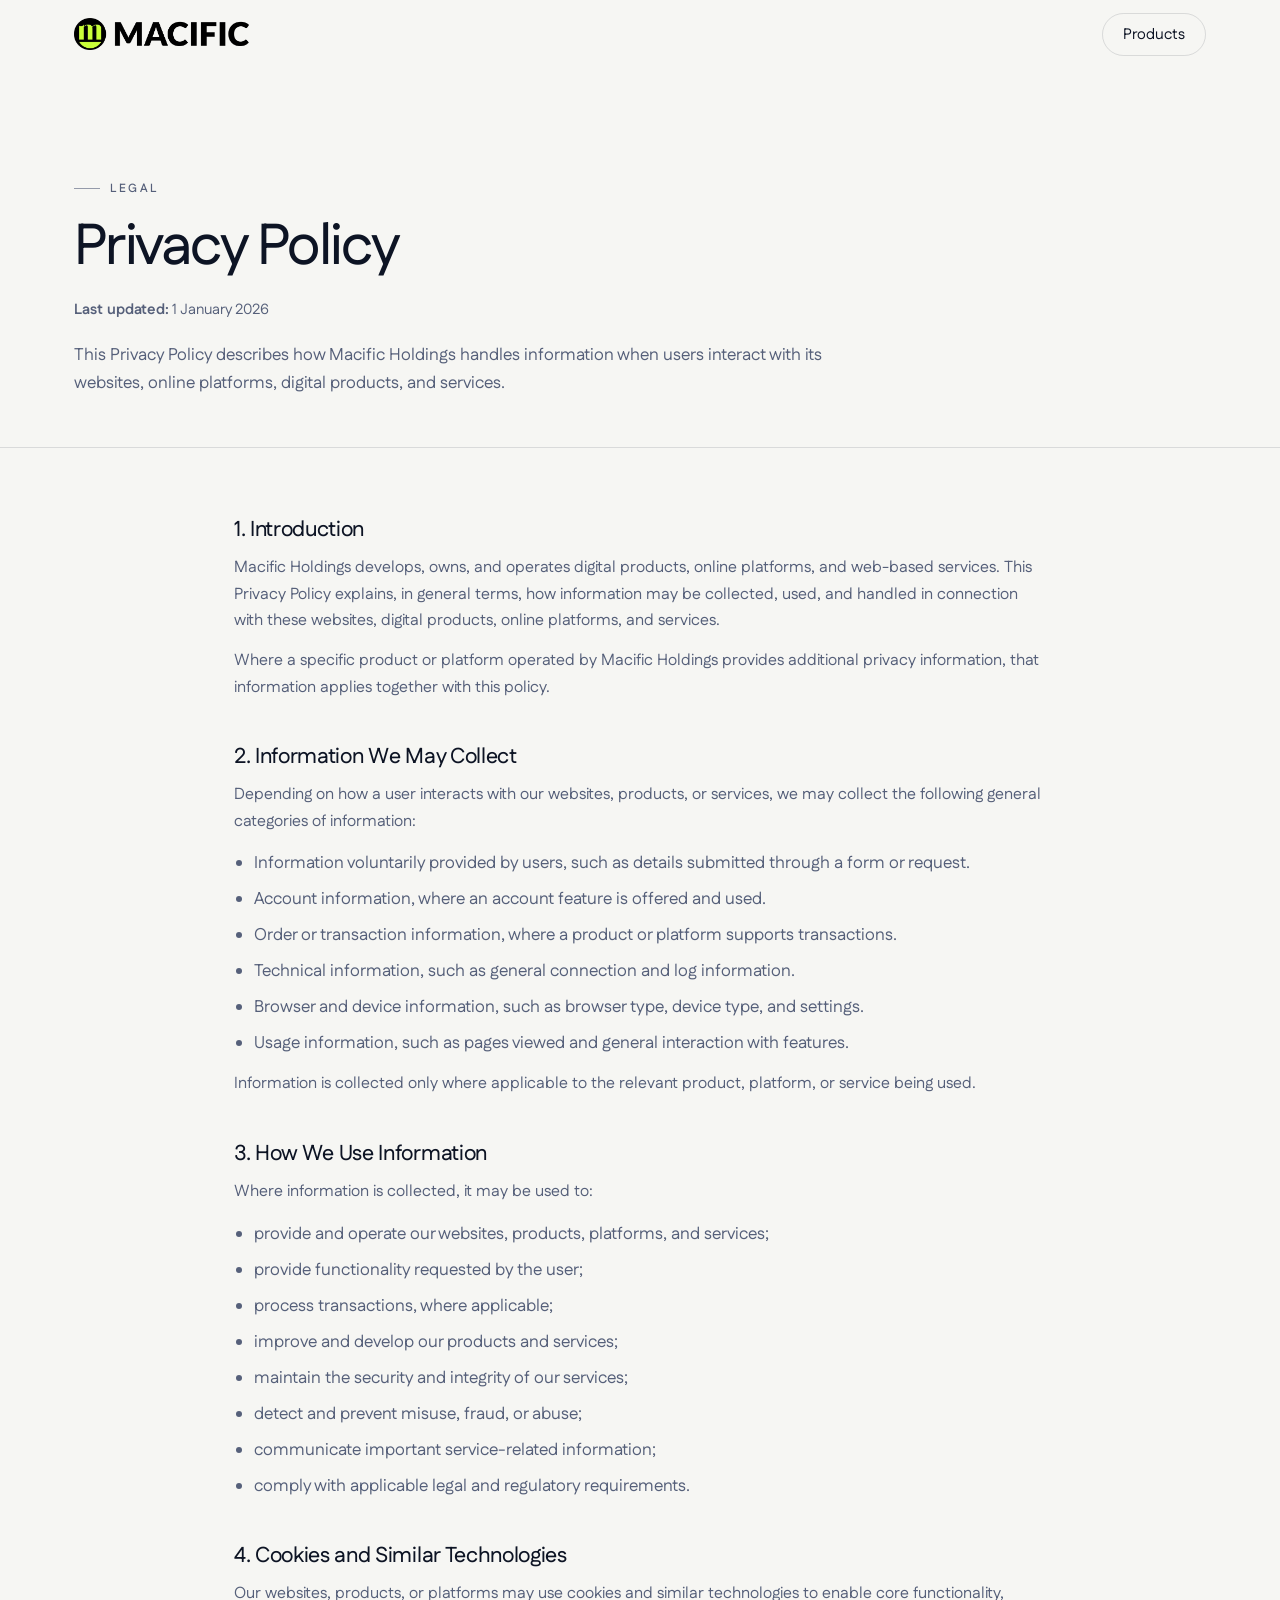
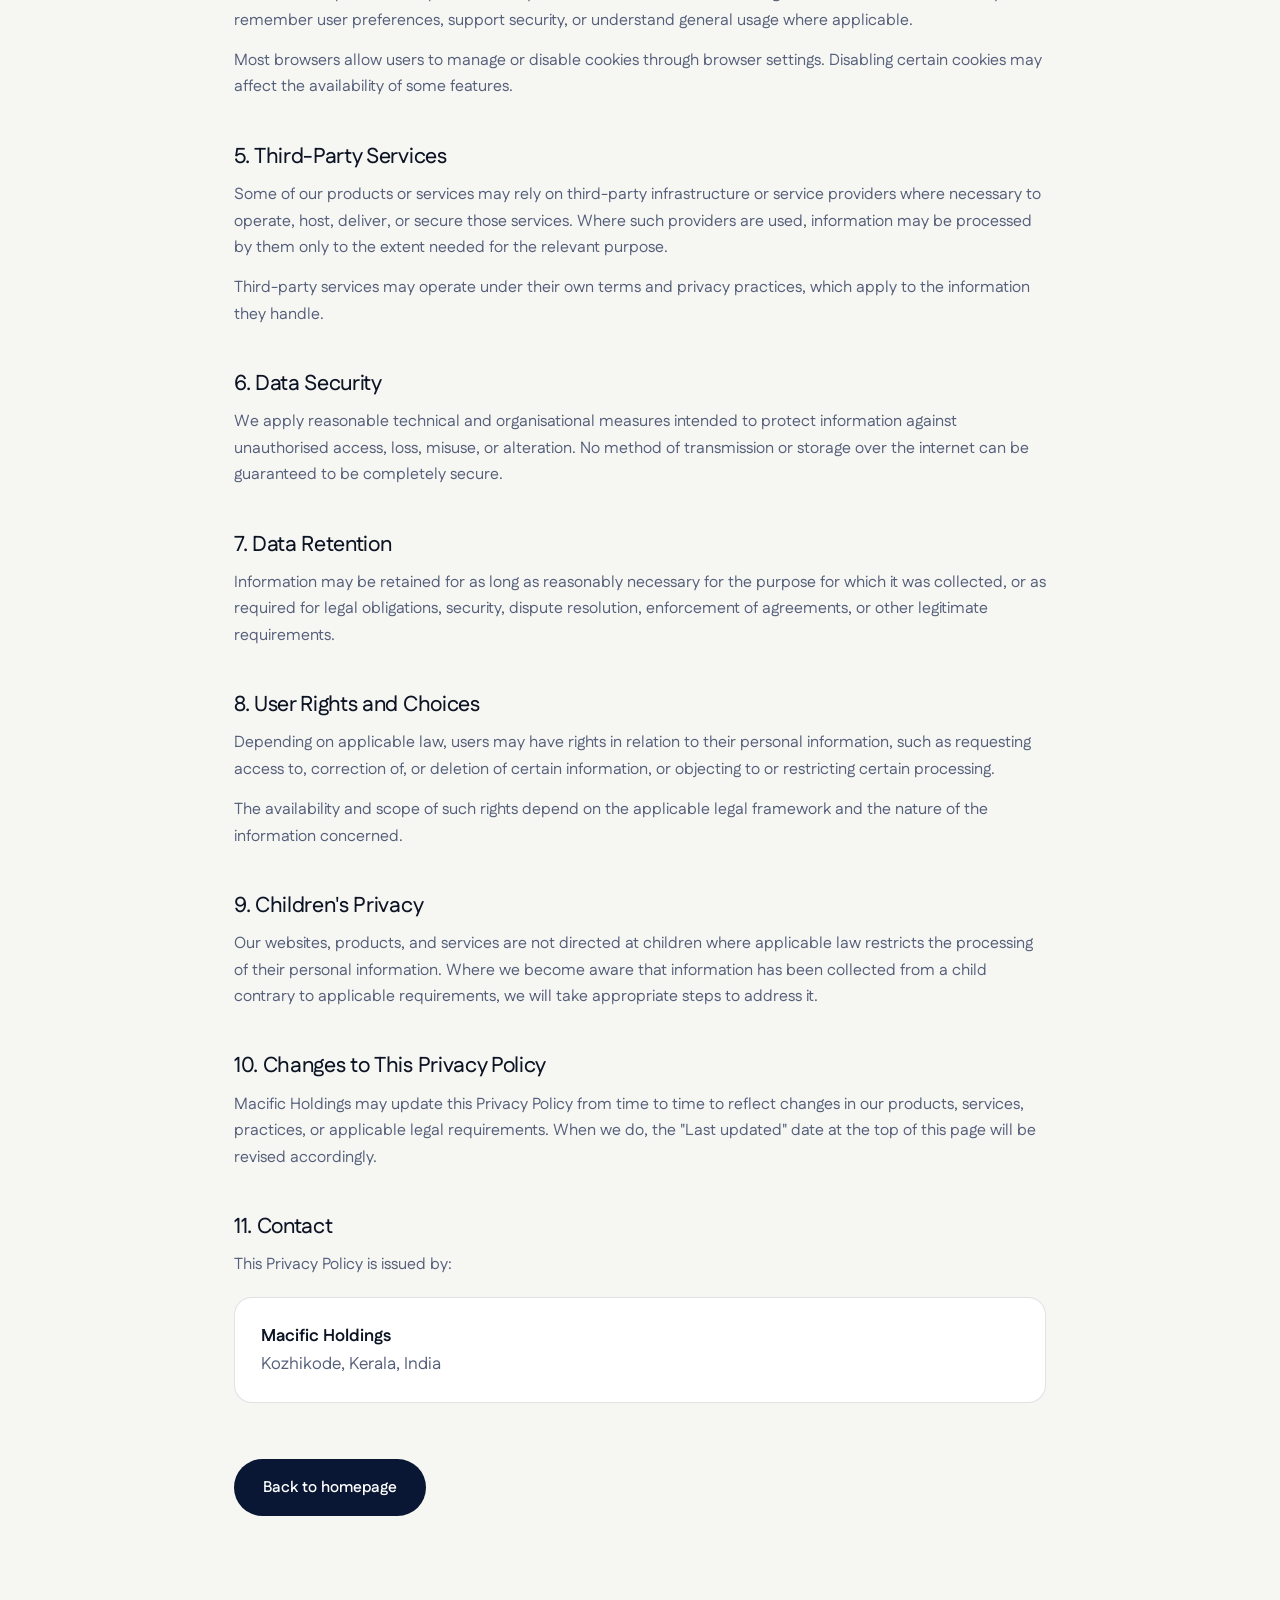
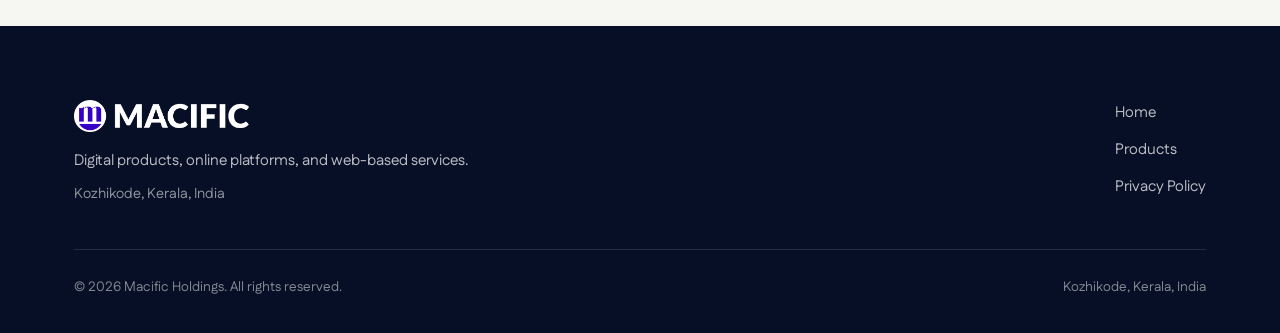
==== privacy-policy.html @ 17d2bccf "initial commit" ====
<!doctype html>
<html lang="en">
  <head>
    <meta charset="utf-8" />
    <meta name="viewport" content="width=device-width, initial-scale=1" />
    <title>Privacy Policy | Macific Holdings</title>
    <meta
      name="description"
      content="Read the Privacy Policy for Macific Holdings and its online products and services, including how information is collected, used, and protected."
    />
    <meta name="robots" content="index, follow" />
    <meta name="googlebot" content="index, follow" />
    <link rel="canonical" href="https://macific.com/privacy-policy.html" />

    <!-- Open Graph -->
    <meta property="og:site_name" content="Macific Holdings" />
    <meta property="og:title" content="Privacy Policy | Macific Holdings" />
    <meta
      property="og:description"
      content="How Macific Holdings handles information when users interact with its websites, online platforms, digital products, and services."
    />
    <meta property="og:type" content="website" />
    <meta property="og:url" content="https://macific.com/privacy-policy.html" />
    <meta property="og:locale" content="en_IN" />
    <meta property="og:image" content="https://macific.com/images/about.jpg" />

    <!-- Twitter -->
    <meta name="twitter:card" content="summary_large_image" />
    <meta name="twitter:title" content="Privacy Policy | Macific Holdings" />
    <meta
      name="twitter:description"
      content="How Macific Holdings handles information across its websites, online platforms, digital products, and services."
    />

    <link rel="icon" type="image/png" href="/favicon-96x96.png" sizes="96x96" />
    <link rel="icon" type="image/svg+xml" href="/favicon.svg" />
    <link rel="shortcut icon" href="/favicon.ico" />
    <link rel="apple-touch-icon" sizes="180x180" href="/apple-touch-icon.png" />
    <meta name="apple-mobile-web-app-title" content="Macific Holdings" />
    <link rel="manifest" href="/site.webmanifest" />
    <link rel="preconnect" href="https://fonts.googleapis.com" />
    <link rel="preconnect" href="https://fonts.gstatic.com" crossorigin />
    <link
      href="https://fonts.googleapis.com/css2?family=Fustat:wght@300;400;500;600;700&display=swap"
      rel="stylesheet"
    />
    <link rel="stylesheet" href="/styles.css" />

    <script type="application/ld+json">
      {
        "@context": "https://schema.org",
        "@type": "WebPage",
        "name": "Privacy Policy | Macific Holdings",
        "url": "https://macific.com/privacy-policy.html",
        "isPartOf": {
          "@id": "https://macific.com/#organization"
        },
        "dateModified": "2026-01-01"
      }
    </script>
  </head>
  <body>
    <header class="site-header site-header--inverse" data-header>
      <div class="wrap">
        <a class="brand brand--logo" href="/index.html">
          <img
            src="/images/macific-logo-white.png"
            alt="Macific Holdings"
            width="218"
            height="40"
          />
        </a>
        <nav aria-label="Primary">
          <a class="nav-link" href="/index.html#products">Products</a>
        </nav>
      </div>
    </header>

    <main>
      <section class="legal-hero">
        <div class="wrap">
          <span class="eyebrow">Legal</span>
          <h1>Privacy Policy</h1>
          <!-- Update the date below whenever this policy changes. -->
          <p class="updated"><strong>Last updated:</strong> 1 January 2026</p>
          <p class="intro">
            This Privacy Policy describes how Macific Holdings handles information when users
            interact with its websites, online platforms, digital products, and services.
          </p>
        </div>
      </section>

      <section class="legal-body">
        <div class="wrap">
          <section>
            <h2>1. Introduction</h2>
            <p>
              Macific Holdings develops, owns, and operates digital products, online platforms, and
              web-based services. This Privacy Policy explains, in general terms, how information may
              be collected, used, and handled in connection with these websites, digital products,
              online platforms, and services.
            </p>
            <p>
              Where a specific product or platform operated by Macific Holdings provides additional
              privacy information, that information applies together with this policy.
            </p>
          </section>

          <section>
            <h2>2. Information We May Collect</h2>
            <p>
              Depending on how a user interacts with our websites, products, or services, we may
              collect the following general categories of information:
            </p>
            <ul>
              <li>Information voluntarily provided by users, such as details submitted through a form or request.</li>
              <li>Account information, where an account feature is offered and used.</li>
              <li>Order or transaction information, where a product or platform supports transactions.</li>
              <li>Technical information, such as general connection and log information.</li>
              <li>Browser and device information, such as browser type, device type, and settings.</li>
              <li>Usage information, such as pages viewed and general interaction with features.</li>
            </ul>
            <p>
              Information is collected only where applicable to the relevant product, platform, or
              service being used.
            </p>
          </section>

          <section>
            <h2>3. How We Use Information</h2>
            <p>Where information is collected, it may be used to:</p>
            <ul>
              <li>provide and operate our websites, products, platforms, and services;</li>
              <li>provide functionality requested by the user;</li>
              <li>process transactions, where applicable;</li>
              <li>improve and develop our products and services;</li>
              <li>maintain the security and integrity of our services;</li>
              <li>detect and prevent misuse, fraud, or abuse;</li>
              <li>communicate important service-related information;</li>
              <li>comply with applicable legal and regulatory requirements.</li>
            </ul>
          </section>

          <section>
            <h2>4. Cookies and Similar Technologies</h2>
            <p>
              Our websites, products, or platforms may use cookies and similar technologies to enable
              core functionality, remember user preferences, support security, or understand general
              usage where applicable.
            </p>
            <p>
              Most browsers allow users to manage or disable cookies through browser settings.
              Disabling certain cookies may affect the availability of some features.
            </p>
          </section>

          <section>
            <h2>5. Third-Party Services</h2>
            <p>
              Some of our products or services may rely on third-party infrastructure or service
              providers where necessary to operate, host, deliver, or secure those services. Where
              such providers are used, information may be processed by them only to the extent needed
              for the relevant purpose.
            </p>
            <p>
              Third-party services may operate under their own terms and privacy practices, which
              apply to the information they handle.
            </p>
          </section>

          <section>
            <h2>6. Data Security</h2>
            <p>
              We apply reasonable technical and organisational measures intended to protect
              information against unauthorised access, loss, misuse, or alteration. No method of
              transmission or storage over the internet can be guaranteed to be completely secure.
            </p>
          </section>

          <section>
            <h2>7. Data Retention</h2>
            <p>
              Information may be retained for as long as reasonably necessary for the purpose for
              which it was collected, or as required for legal obligations, security, dispute
              resolution, enforcement of agreements, or other legitimate requirements.
            </p>
          </section>

          <section>
            <h2>8. User Rights and Choices</h2>
            <p>
              Depending on applicable law, users may have rights in relation to their personal
              information, such as requesting access to, correction of, or deletion of certain
              information, or objecting to or restricting certain processing.
            </p>
            <p>
              The availability and scope of such rights depend on the applicable legal framework and
              the nature of the information concerned.
            </p>
          </section>

          <section>
            <h2>9. Children's Privacy</h2>
            <p>
              Our websites, products, and services are not directed at children where applicable law
              restricts the processing of their personal information. Where we become aware that
              information has been collected from a child contrary to applicable requirements, we
              will take appropriate steps to address it.
            </p>
          </section>

          <section>
            <h2>10. Changes to This Privacy Policy</h2>
            <p>
              Macific Holdings may update this Privacy Policy from time to time to reflect changes in
              our products, services, practices, or applicable legal requirements. When we do, the
              "Last updated" date at the top of this page will be revised accordingly.
            </p>
          </section>

          <section>
            <h2>11. Contact</h2>
            <p>This Privacy Policy is issued by:</p>
            <address class="legal-contact">
              <strong>Macific Holdings</strong>
              <span class="muted">Kozhikode, Kerala, India</span>
            </address>
          </section>

          <div class="back-home">
            <a class="btn btn--dark" href="/index.html">Back to homepage</a>
          </div>
        </div>
      </section>
    </main>

    <footer class="site-footer">
      <div class="wrap">
        <div class="footer__top">
          <div class="footer__brand">
            <a class="brand brand--logo" href="/index.html">
              <img
                src="/images/macific-logo-white.png"
                alt="Macific Holdings"
                width="218"
                height="40"
                loading="lazy"
              />
            </a>
            <p>Digital products, online platforms, and web-based services.</p>
            <p class="loc">Kozhikode, Kerala, India</p>
          </div>
          <nav class="footer__links" aria-label="Footer">
            <a href="/index.html">Home</a>
            <a href="/index.html#products">Products</a>
            <a href="/privacy-policy.html">Privacy Policy</a>
          </nav>
        </div>
        <div class="footer__bottom">
          <span>&copy; 2026 Macific Holdings. All rights reserved.</span>
          <span>Kozhikode, Kerala, India</span>
        </div>
      </div>
    </footer>

    <script src="/main.js" defer></script>
  </body>
</html>
---- styles.css ----
/* Macific Holdings — corporate site styles */

:root {
  --navy-900: #060f26;
  --navy-800: #0a1734;
  --navy-700: #112552;
  --navy-600: #1a3372;
  --blue-400: #4f7bef;
  --blue-300: #8fabff;
  --paper: #f6f6f3;
  --paper-2: #ecece7;
  --ink: #0d1424;
  --ink-muted: #56607a;
  --line: rgba(255, 255, 255, 0.12);
  --line-dark: rgba(13, 20, 36, 0.12);
  --radius: 18px;
  --maxw: 1180px;
  --ease: cubic-bezier(0.22, 1, 0.36, 1);
}

* { box-sizing: border-box; }

html { scroll-behavior: smooth; scroll-padding-top: 96px; }

body {
  margin: 0;
  font-family: "Fustat", ui-sans-serif, system-ui, -apple-system, "Segoe UI", sans-serif;
  background: var(--paper);
  color: var(--ink);
  font-size: 17px;
  line-height: 1.65;
  -webkit-font-smoothing: antialiased;
}

img { max-width: 100%; display: block; }

a { color: inherit; }

.wrap {
  width: 100%;
  max-width: var(--maxw);
  margin: 0 auto;
  padding: 0 24px;
}

h1, h2, h3 {
  font-weight: 500;
  letter-spacing: -0.03em;
  line-height: 1.08;
  margin: 0;
}

h1 { font-size: clamp(2.6rem, 6vw, 4.6rem); }
h2 { font-size: clamp(2rem, 4vw, 3.1rem); }
h3 { font-size: 1.22rem; letter-spacing: -0.015em; line-height: 1.3; }

p { margin: 0; }

.eyebrow {
  display: inline-flex;
  align-items: center;
  gap: 10px;
  font-size: 0.74rem;
  letter-spacing: 0.22em;
  text-transform: uppercase;
  color: var(--ink-muted);
  font-weight: 600;
}

.eyebrow::before {
  content: "";
  width: 26px;
  height: 1px;
  background: currentColor;
  opacity: 0.6;
}

.eyebrow--light { color: var(--blue-300); }

.muted { color: var(--ink-muted); }

/* ---------- Header ---------- */

.site-header {
  position: fixed;
  inset: 0 0 auto 0;
  z-index: 50;
  padding: 18px 0;
  transition: background 0.4s var(--ease), padding 0.4s var(--ease), border-color 0.4s var(--ease);
  border-bottom: 1px solid transparent;
}

.site-header.is-solid {
  background: rgba(6, 15, 38, 0.82);
  backdrop-filter: blur(14px);
  border-bottom-color: var(--line);
  padding: 12px 0;
}

.site-header .wrap {
  display: flex;
  align-items: center;
  justify-content: space-between;
  gap: 20px;
}

.brand {
  display: inline-flex;
  align-items: center;
  gap: 12px;
  color: #fff;
  text-decoration: none;
  font-weight: 600;
  letter-spacing: -0.02em;
  font-size: 1.05rem;
}

.brand--logo img { display: block; height: 26px; width: auto; transition: filter 0.3s var(--ease); }
.site-header--inverse .brand--logo img { filter: invert(1); }

.brand .mark {
  width: 30px;
  height: 30px;
  border-radius: 9px;
  background: linear-gradient(135deg, var(--blue-400), #9fb6ff);
  display: grid;
  place-items: center;
  color: var(--navy-900);
  font-size: 0.85rem;
  font-weight: 700;
}

.nav-link {
  color: rgba(255, 255, 255, 0.82);
  text-decoration: none;
  font-size: 0.95rem;
  padding: 10px 20px;
  border: 1px solid var(--line);
  border-radius: 999px;
  transition: background 0.3s var(--ease), color 0.3s var(--ease), border-color 0.3s var(--ease);
}

.nav-link:hover,
.nav-link:focus-visible { background: #fff; color: var(--navy-900); border-color: #fff; }

/* dark header variant on light pages */
.site-header--inverse .brand { color: var(--ink); }
.site-header--inverse .nav-link { color: var(--ink); border-color: var(--line-dark); }
.site-header--inverse .nav-link:hover { background: var(--navy-800); color: #fff; border-color: var(--navy-800); }
.site-header--inverse.is-solid { background: rgba(246, 246, 243, 0.9); border-bottom-color: var(--line-dark); }
.site-header--inverse.is-solid .brand { color: var(--ink); }

/* ---------- Hero ---------- */

.hero {
  position: relative;
  background: var(--navy-900);
  color: #fff;
  overflow: hidden;
  padding: 190px 0 110px;
}

.hero__bg {
  position: absolute;
  inset: 0;
  background-image: url("/images/hero-bg.jpg");
  background-size: cover;
  background-position: center;
  opacity: 0.85;
  transform: scale(1.05);
}

.hero__veil {
  position: absolute;
  inset: 0;
  background: linear-gradient(105deg, rgba(6, 15, 38, 0.96) 12%, rgba(6, 15, 38, 0.7) 52%, rgba(6, 15, 38, 0.45) 100%);
}

.hero .wrap { position: relative; }

.hero h1 { margin: 22px 0 0; max-width: 16ch; }

.hero h1 em {
  font-style: normal;
  color: var(--blue-300);
}

.hero__lede {
  margin-top: 26px;
  max-width: 54ch;
  color: rgba(255, 255, 255, 0.76);
  font-size: 1.06rem;
}

.hero__actions {
  margin-top: 40px;
  display: flex;
  flex-wrap: wrap;
  align-items: center;
  gap: 14px;
}

.btn {
  display: inline-flex;
  align-items: center;
  gap: 10px;
  border-radius: 999px;
  padding: 15px 28px;
  font-size: 0.97rem;
  font-weight: 600;
  text-decoration: none;
  border: 1px solid transparent;
  transition: transform 0.3s var(--ease), background 0.3s var(--ease), color 0.3s var(--ease), border-color 0.3s var(--ease);
}

.btn:hover { transform: translateY(-2px); }

.btn--primary { background: #fff; color: var(--navy-900); }
.btn--primary:hover { background: var(--blue-300); }

.btn--ghost { border-color: var(--line); color: #fff; }
.btn--ghost:hover { border-color: #fff; background: rgba(255, 255, 255, 0.08); }

.btn--dark { background: var(--navy-800); color: #fff; }
.btn--dark:hover { background: var(--navy-700); }

.hero__meta {
  margin-top: 64px;
  padding-top: 26px;
  border-top: 1px solid var(--line);
  display: flex;
  flex-wrap: wrap;
  gap: 12px 40px;
  color: rgba(255, 255, 255, 0.66);
  font-size: 0.92rem;
}

.hero__meta strong { color: #fff; font-weight: 600; }

/* ---------- Sections ---------- */

.section { padding: 110px 0; }
.section--tight { padding: 88px 0; }
.section--alt { background: var(--paper-2); }

.section__head { max-width: 62ch; }
.section__head h2 { margin-top: 18px; max-width: 20ch; }
.section__head p { margin-top: 22px; color: var(--ink-muted); }

.about__grid {
  margin-top: 62px;
  display: grid;
  grid-template-columns: 1.05fr 0.95fr;
  gap: 56px;
  align-items: center;
}

.about__media {
  border-radius: var(--radius);
  overflow: hidden;
  box-shadow: 0 30px 70px -40px rgba(6, 15, 38, 0.6);
}

.about__media img { width: 100%; height: 100%; object-fit: cover; }

.pillars { display: grid; gap: 14px; }

.pillar {
  background: #fff;
  border: 1px solid var(--line-dark);
  border-radius: var(--radius);
  padding: 26px 28px;
  transition: transform 0.35s var(--ease), box-shadow 0.35s var(--ease), border-color 0.35s var(--ease);
}

.pillar:hover {
  transform: translateY(-3px);
  border-color: rgba(79, 123, 239, 0.45);
  box-shadow: 0 24px 50px -34px rgba(6, 15, 38, 0.55);
}

.pillar__idx {
  font-size: 0.74rem;
  letter-spacing: 0.18em;
  color: var(--blue-400);
  font-weight: 700;
}

.pillar h3 { margin: 10px 0 8px; }
.pillar p { color: var(--ink-muted); font-size: 0.97rem; }

/* ---------- Products ---------- */

.products {
  background: var(--navy-900);
  color: #fff;
  position: relative;
  overflow: hidden;
}

.products::after {
  content: "";
  position: absolute;
  width: 620px;
  height: 620px;
  right: -180px;
  top: -220px;
  background: radial-gradient(circle, rgba(79, 123, 239, 0.3), transparent 65%);
  pointer-events: none;
}

.products .section__head h2 { color: #fff; }
.products .section__head p { color: rgba(255, 255, 255, 0.7); }
.products .wrap { position: relative; }

.product-card {
  margin-top: 56px;
  display: grid;
  grid-template-columns: 1fr 1fr;
  gap: 0;
  border: 1px solid var(--line);
  border-radius: 24px;
  overflow: hidden;
  background: rgba(255, 255, 255, 0.04);
}

.product-card__media { min-height: 380px; }
.product-card__media img { width: 100%; height: 100%; object-fit: cover; }

.product-card__body {
  padding: 48px 46px;
  display: flex;
  flex-direction: column;
  justify-content: center;
}

.tag {
  align-self: flex-start;
  border: 1px solid var(--line);
  border-radius: 999px;
  padding: 7px 16px;
  font-size: 0.75rem;
  letter-spacing: 0.14em;
  text-transform: uppercase;
  color: var(--blue-300);
}

.product-card__body h3 {
  font-size: clamp(1.8rem, 3vw, 2.4rem);
  margin: 22px 0 14px;
  letter-spacing: -0.03em;
}

.product-card__body p { color: rgba(255, 255, 255, 0.72); }

.product-card__owner {
  margin-top: 28px;
  padding-top: 20px;
  border-top: 1px solid var(--line);
  font-size: 0.88rem;
  color: rgba(255, 255, 255, 0.6);
}

/* ---------- Closing ---------- */

.closing { text-align: center; }
.closing .inner { max-width: 60ch; margin: 0 auto; }
.closing h2 { margin: 20px auto 0; }
.closing p { margin-top: 24px; color: var(--ink-muted); }

.closing__loc {
  margin-top: 34px;
  display: inline-flex;
  gap: 10px;
  align-items: center;
  font-size: 0.92rem;
  color: var(--ink);
  border: 1px solid var(--line-dark);
  border-radius: 999px;
  padding: 10px 20px;
  background: #fff;
}

/* ---------- Footer ---------- */

.site-footer {
  background: var(--navy-900);
  color: rgba(255, 255, 255, 0.72);
  padding: 74px 0 34px;
}

.footer__top {
  display: flex;
  flex-wrap: wrap;
  gap: 40px;
  justify-content: space-between;
  padding-bottom: 42px;
  border-bottom: 1px solid var(--line);
}

.footer__brand { max-width: 36ch; }
.footer__brand .brand { margin-bottom: 16px; }
.brand--logo img { display: block; height: 32px; width: auto; }
.footer__brand p { font-size: 0.95rem; }
.footer__brand .loc { margin-top: 10px; color: rgba(255, 255, 255, 0.55); font-size: 0.9rem; font-style: normal; }

.footer__links { display: grid; gap: 12px; align-content: start; }
.footer__links a { text-decoration: none; font-size: 0.95rem; transition: color 0.25s var(--ease); }
.footer__links a:hover { color: #fff; }

.footer__bottom {
  padding-top: 26px;
  display: flex;
  flex-wrap: wrap;
  gap: 12px;
  justify-content: space-between;
  font-size: 0.85rem;
  color: rgba(255, 255, 255, 0.5);
}

/* ---------- Legal page ---------- */

.legal-hero {
  background: var(--paper);
  padding: 170px 0 50px;
  border-bottom: 1px solid var(--line-dark);
}

.legal-hero h1 { font-size: clamp(2.2rem, 5vw, 3.6rem); margin-top: 18px; }
.legal-hero .updated { margin-top: 20px; font-size: 0.92rem; color: var(--ink-muted); }
.legal-hero .intro { margin-top: 18px; max-width: 70ch; color: var(--ink-muted); }

.legal-body { padding: 70px 0 110px; }
.legal-body .wrap { max-width: 860px; }

.legal-body section + section { margin-top: 44px; }
.legal-body h2 { font-size: 1.35rem; letter-spacing: -0.015em; }
.legal-body p { margin-top: 14px; color: var(--ink-muted); font-size: 1rem; }
.legal-body ul { margin: 14px 0 0; padding-left: 20px; color: var(--ink-muted); }
.legal-body li { margin-bottom: 8px; }

.legal-contact {
  display: block;
  margin-top: 18px;
  border: 1px solid var(--line-dark);
  border-radius: var(--radius);
  padding: 24px 26px;
  background: #fff;
  font-style: normal;
}

.legal-contact strong { display: block; color: var(--ink); }

.back-home { margin-top: 56px; }

/* ---------- Reveal animation ---------- */

.reveal {
  opacity: 0;
  transform: translateY(26px);
  transition: opacity 0.8s var(--ease), transform 0.8s var(--ease);
}

.reveal.is-visible { opacity: 1; transform: none; }

@media (prefers-reduced-motion: reduce) {
  html { scroll-behavior: auto; }
  .reveal { opacity: 1; transform: none; transition: none; }
  .btn:hover, .pillar:hover { transform: none; }
}

/* ---------- Responsive ---------- */

@media (max-width: 900px) {
  .about__grid { grid-template-columns: 1fr; gap: 34px; }
  .product-card { grid-template-columns: 1fr; }
  .product-card__media { min-height: 260px; }
  .product-card__body { padding: 34px 26px; }
  .hero { padding: 150px 0 80px; }
  .section { padding: 80px 0; }
}

@media (max-width: 560px) {
  body { font-size: 16px; }
  .hero__actions .btn { width: 100%; justify-content: center; }
  .footer__top { flex-direction: column; }
}
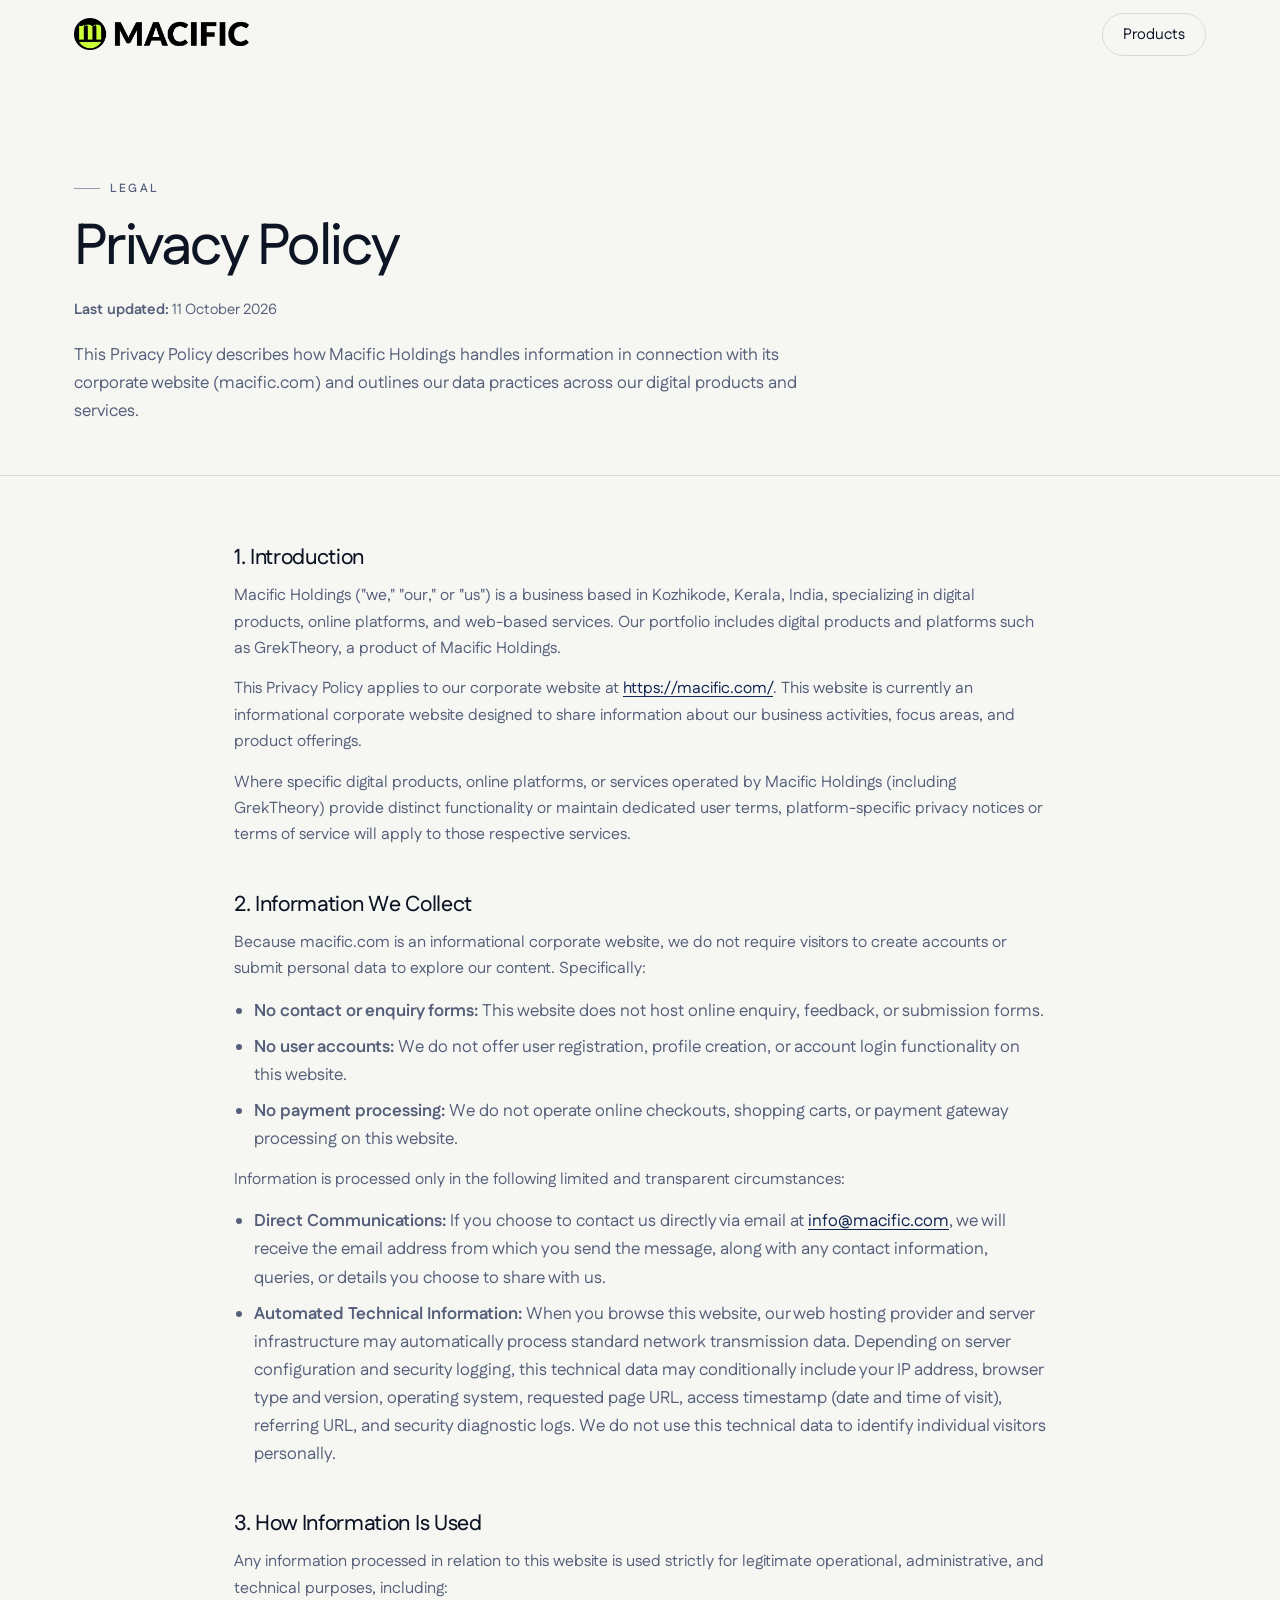
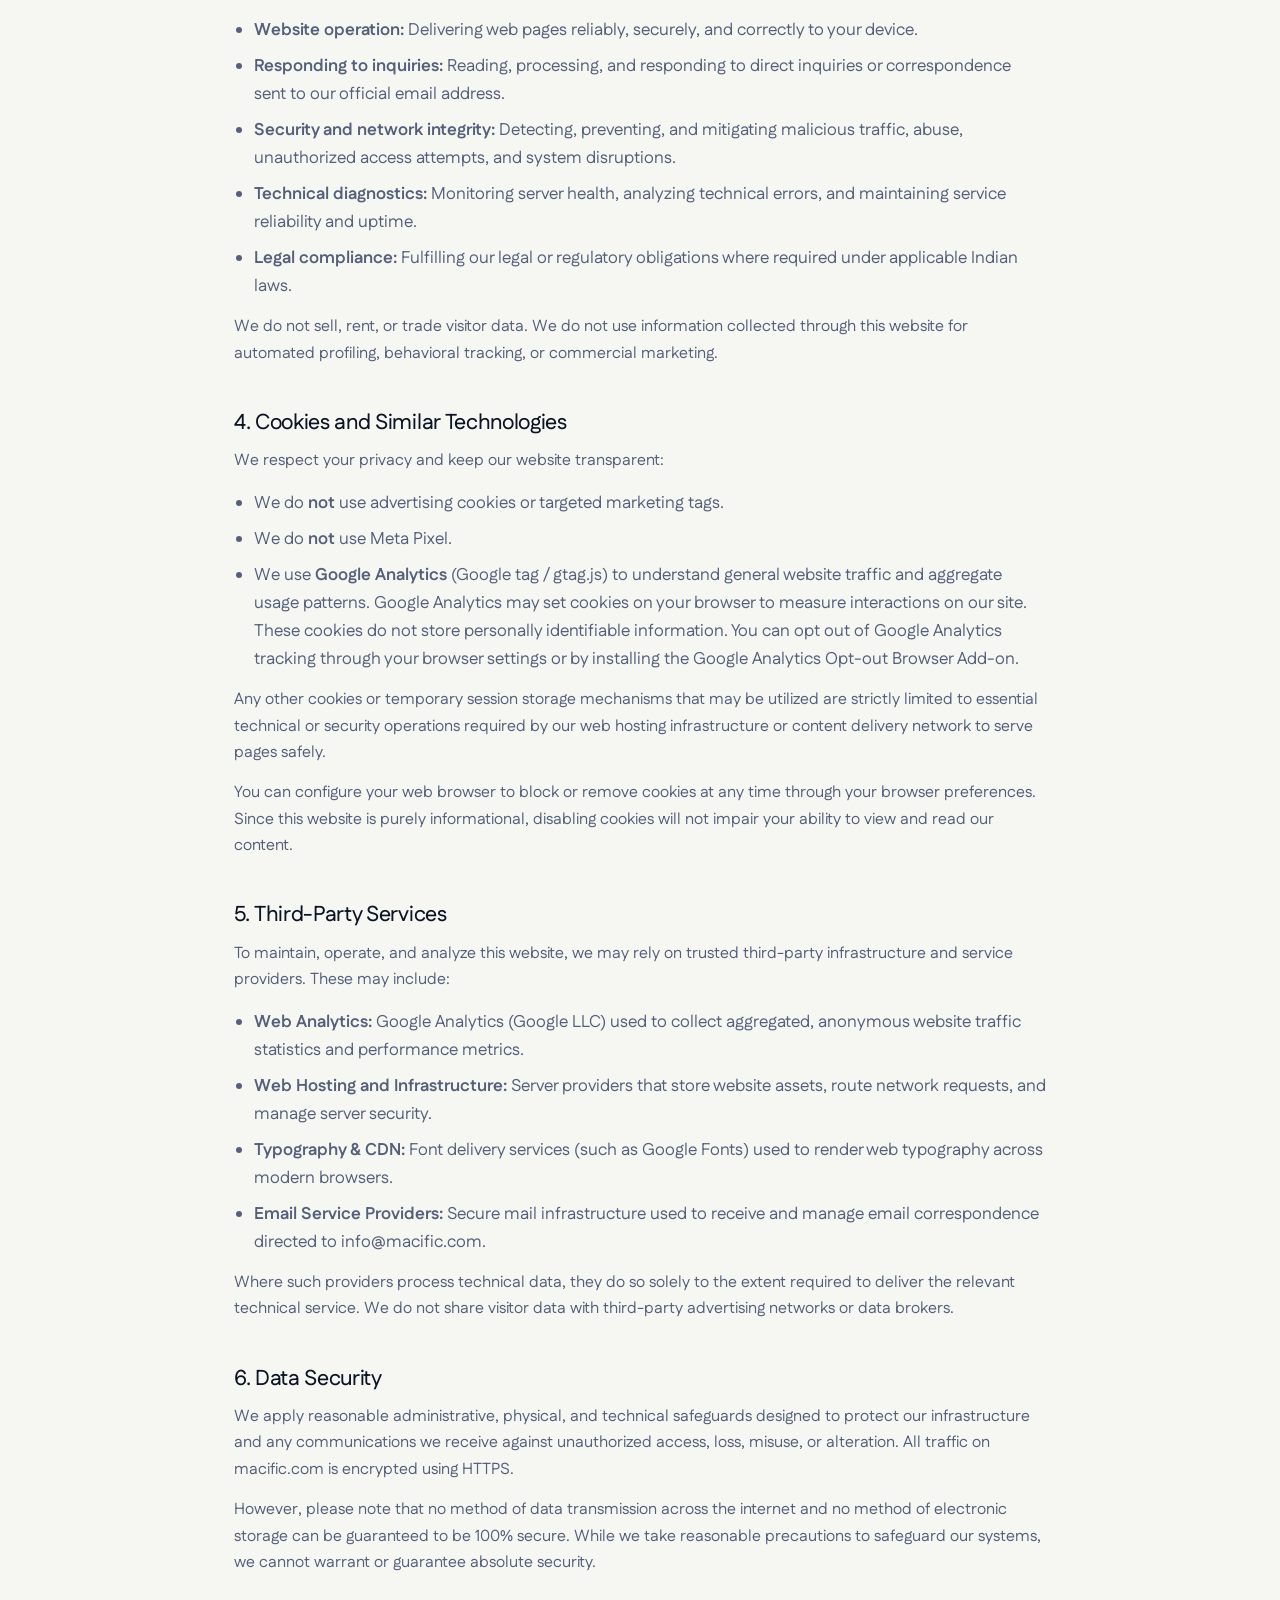
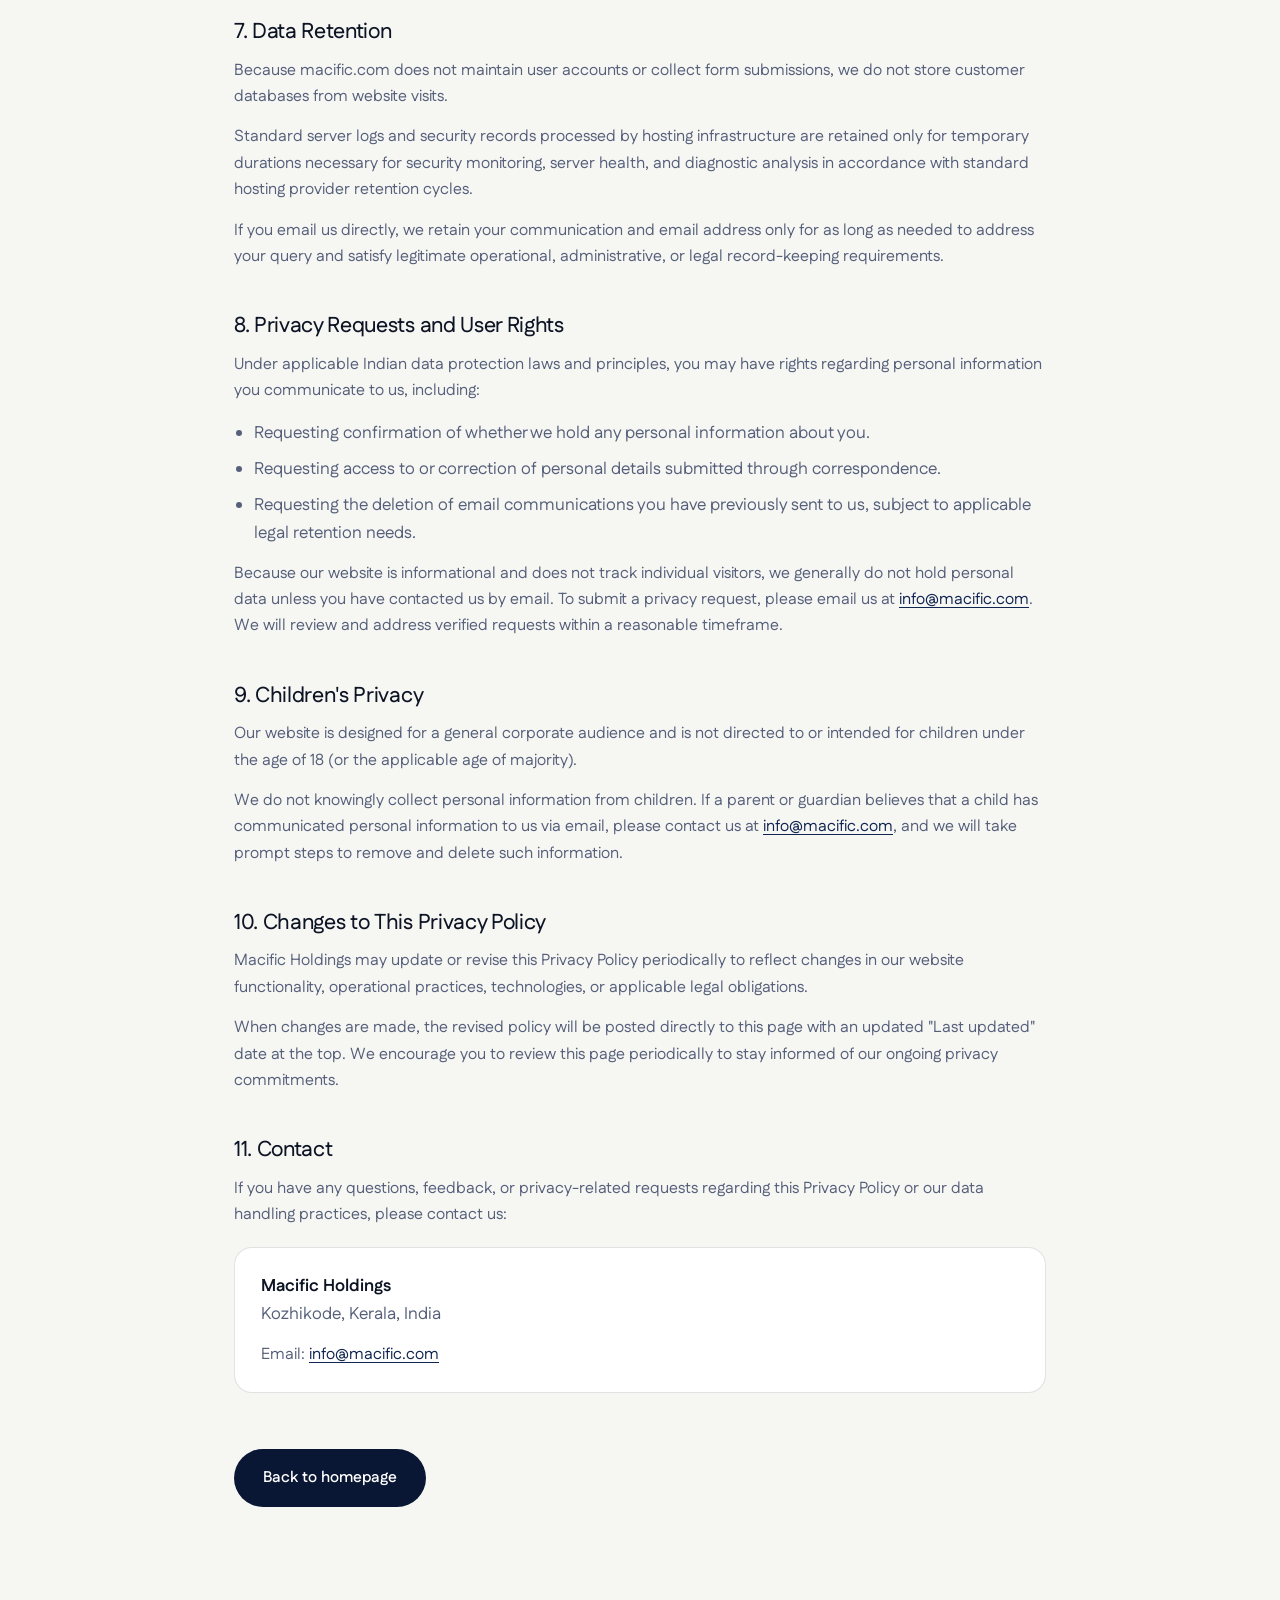
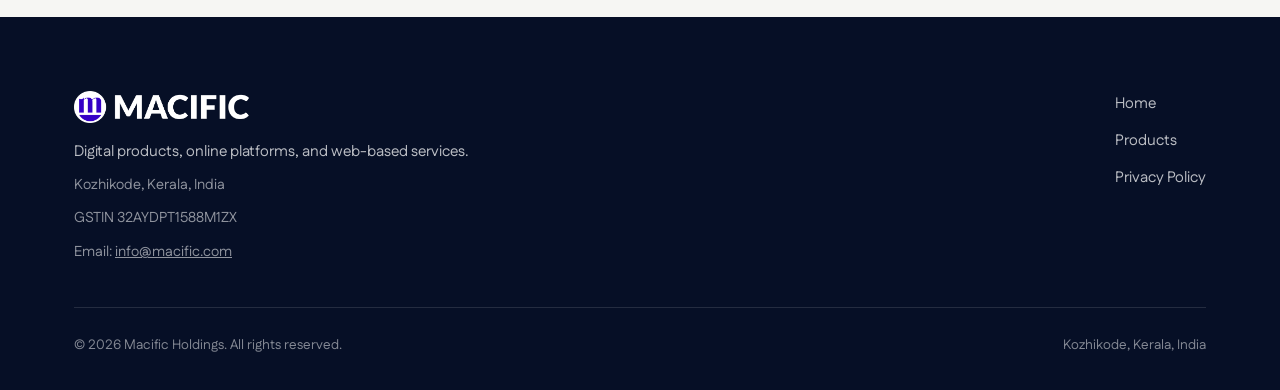
==== commit bdcd7585: "added google analytics, updated privacy policy page" ====
--- a/privacy-policy.html
+++ b/privacy-policy.html
@@ -1,52 +1,54 @@
 <!doctype html>
 <html lang="en">
-  <head>
-    <meta charset="utf-8" />
-    <meta name="viewport" content="width=device-width, initial-scale=1" />
-    <title>Privacy Policy | Macific Holdings</title>
-    <meta
-      name="description"
-      content="Read the Privacy Policy for Macific Holdings and its online products and services, including how information is collected, used, and protected."
-    />
-    <meta name="robots" content="index, follow" />
-    <meta name="googlebot" content="index, follow" />
-    <link rel="canonical" href="https://macific.com/privacy-policy.html" />
-
-    <!-- Open Graph -->
-    <meta property="og:site_name" content="Macific Holdings" />
-    <meta property="og:title" content="Privacy Policy | Macific Holdings" />
-    <meta
-      property="og:description"
-      content="How Macific Holdings handles information when users interact with its websites, online platforms, digital products, and services."
-    />
-    <meta property="og:type" content="website" />
-    <meta property="og:url" content="https://macific.com/privacy-policy.html" />
-    <meta property="og:locale" content="en_IN" />
-    <meta property="og:image" content="https://macific.com/images/about.jpg" />
-
-    <!-- Twitter -->
-    <meta name="twitter:card" content="summary_large_image" />
-    <meta name="twitter:title" content="Privacy Policy | Macific Holdings" />
-    <meta
-      name="twitter:description"
-      content="How Macific Holdings handles information across its websites, online platforms, digital products, and services."
-    />
-
-    <link rel="icon" type="image/png" href="/favicon-96x96.png" sizes="96x96" />
-    <link rel="icon" type="image/svg+xml" href="/favicon.svg" />
-    <link rel="shortcut icon" href="/favicon.ico" />
-    <link rel="apple-touch-icon" sizes="180x180" href="/apple-touch-icon.png" />
-    <meta name="apple-mobile-web-app-title" content="Macific Holdings" />
-    <link rel="manifest" href="/site.webmanifest" />
-    <link rel="preconnect" href="https://fonts.googleapis.com" />
-    <link rel="preconnect" href="https://fonts.gstatic.com" crossorigin />
-    <link
-      href="https://fonts.googleapis.com/css2?family=Fustat:wght@300;400;500;600;700&display=swap"
-      rel="stylesheet"
-    />
-    <link rel="stylesheet" href="/styles.css" />
-
-    <script type="application/ld+json">
+
+<head>
+  <!-- Google tag (gtag.js) -->
+  <script async src="https://www.googletagmanager.com/gtag/js?id=G-NNDJZKBCLQ"></script>
+  <script>
+    window.dataLayer = window.dataLayer || [];
+    function gtag() { dataLayer.push(arguments); }
+    gtag('js', new Date());
+
+    gtag('config', 'G-NNDJZKBCLQ');
+  </script>
+  <meta charset="utf-8" />
+  <meta name="viewport" content="width=device-width, initial-scale=1" />
+  <title>Privacy Policy | Macific Holdings</title>
+  <meta name="description"
+    content="Privacy Policy for Macific Holdings, outlining privacy practices and technical data handling for its informational website and digital products." />
+  <meta name="robots" content="index, follow" />
+  <meta name="googlebot" content="index, follow" />
+  <link rel="canonical" href="https://macific.com/privacy-policy.html" />
+
+  <!-- Open Graph -->
+  <meta property="og:site_name" content="Macific Holdings" />
+  <meta property="og:title" content="Privacy Policy | Macific Holdings" />
+  <meta property="og:description"
+    content="Privacy Policy for Macific Holdings, outlining privacy practices and technical data handling for its informational website and digital products." />
+  <meta property="og:type" content="website" />
+  <meta property="og:url" content="https://macific.com/privacy-policy.html" />
+  <meta property="og:locale" content="en_IN" />
+  <meta property="og:image" content="https://macific.com/images/about.jpg" />
+
+  <!-- Twitter -->
+  <meta name="twitter:card" content="summary_large_image" />
+  <meta name="twitter:title" content="Privacy Policy | Macific Holdings" />
+  <meta name="twitter:description"
+    content="Privacy Policy for Macific Holdings, outlining privacy practices and technical data handling for its informational website and digital products." />
+  <meta name="twitter:image" content="https://macific.com/images/about.jpg" />
+
+  <link rel="icon" type="image/png" href="/favicon-96x96.png" sizes="96x96" />
+  <link rel="icon" type="image/svg+xml" href="/favicon.svg" />
+  <link rel="shortcut icon" href="/favicon.ico" />
+  <link rel="apple-touch-icon" sizes="180x180" href="/apple-touch-icon.png" />
+  <meta name="apple-mobile-web-app-title" content="Macific Holdings" />
+  <link rel="manifest" href="/site.webmanifest" />
+  <link rel="preconnect" href="https://fonts.googleapis.com" />
+  <link rel="preconnect" href="https://fonts.gstatic.com" crossorigin />
+  <link href="https://fonts.googleapis.com/css2?family=Fustat:wght@300;400;500;600;700&display=swap" rel="stylesheet" />
+  <link rel="stylesheet" href="/styles.css" />
+
+  <script type="application/ld+json">
       {
         "@context": "https://schema.org",
         "@type": "WebPage",
@@ -55,214 +57,297 @@
         "isPartOf": {
           "@id": "https://macific.com/#organization"
         },
-        "dateModified": "2026-01-01"
+        "dateModified": "2026-10-11"
       }
     </script>
-  </head>
-  <body>
-    <header class="site-header site-header--inverse" data-header>
+</head>
+
+<body>
+  <header class="site-header site-header--inverse" data-header>
+    <div class="wrap">
+      <a class="brand brand--logo" href="/index.html">
+        <img src="/images/macific-logo-white.png" alt="Macific Holdings" width="218" height="40" />
+      </a>
+      <nav aria-label="Primary">
+        <a class="nav-link" href="/index.html#products">Products</a>
+      </nav>
+    </div>
+  </header>
+
+  <main>
+    <section class="legal-hero">
       <div class="wrap">
-        <a class="brand brand--logo" href="/index.html">
-          <img
-            src="/images/macific-logo-white.png"
-            alt="Macific Holdings"
-            width="218"
-            height="40"
-          />
-        </a>
-        <nav aria-label="Primary">
-          <a class="nav-link" href="/index.html#products">Products</a>
+        <span class="eyebrow">Legal</span>
+        <h1>Privacy Policy</h1>
+        <p class="updated"><strong>Last updated:</strong> 11 October 2026</p>
+        <p class="intro">
+          This Privacy Policy describes how Macific Holdings handles information in connection with
+          its corporate website (macific.com) and outlines our data practices across our digital
+          products and services.
+        </p>
+      </div>
+    </section>
+
+    <section class="legal-body">
+      <div class="wrap">
+        <section>
+          <h2>1. Introduction</h2>
+          <p>
+            Macific Holdings ("we," "our," or "us") is a business based in Kozhikode, Kerala, India,
+            specializing in digital products, online platforms, and web-based services. Our portfolio
+            includes digital products and platforms such as GrekTheory, a product of Macific Holdings.
+          </p>
+          <p>
+            This Privacy Policy applies to our corporate website at
+            <a href="https://macific.com/">https://macific.com/</a>. This website is currently an
+            informational corporate website designed to share information about our business activities,
+            focus areas, and product offerings.
+          </p>
+          <p>
+            Where specific digital products, online platforms, or services operated by Macific
+            Holdings (including GrekTheory) provide distinct functionality or maintain dedicated
+            user terms, platform-specific privacy notices or terms of service will apply to those
+            respective services.
+          </p>
+        </section>
+
+        <section>
+          <h2>2. Information We Collect</h2>
+          <p>
+            Because macific.com is an informational corporate website, we do not require visitors to
+            create accounts or submit personal data to explore our content. Specifically:
+          </p>
+          <ul>
+            <li><strong>No contact or enquiry forms:</strong> This website does not host online enquiry, feedback, or
+              submission forms.</li>
+            <li><strong>No user accounts:</strong> We do not offer user registration, profile creation, or account login
+              functionality on this website.</li>
+            <li><strong>No payment processing:</strong> We do not operate online checkouts, shopping carts, or payment
+              gateway processing on this website.</li>
+          </ul>
+          <p>
+            Information is processed only in the following limited and transparent circumstances:
+          </p>
+          <ul>
+            <li>
+              <strong>Direct Communications:</strong> If you choose to contact us directly via email
+              at <a href="mailto:info@macific.com">info@macific.com</a>, we will receive the email address
+              from which you send the message, along with any contact information, queries, or details
+              you choose to share with us.
+            </li>
+            <li>
+              <strong>Automated Technical Information:</strong> When you browse this website, our web
+              hosting provider and server infrastructure may automatically process standard network
+              transmission data. Depending on server configuration and security logging, this technical
+              data may conditionally include your IP address, browser type and version, operating system,
+              requested page URL, access timestamp (date and time of visit), referring URL, and security
+              diagnostic logs. We do not use this technical data to identify individual visitors personally.
+            </li>
+          </ul>
+        </section>
+
+        <section>
+          <h2>3. How Information Is Used</h2>
+          <p>
+            Any information processed in relation to this website is used strictly for legitimate
+            operational, administrative, and technical purposes, including:
+          </p>
+          <ul>
+            <li><strong>Website operation:</strong> Delivering web pages reliably, securely, and correctly to your
+              device.</li>
+            <li><strong>Responding to inquiries:</strong> Reading, processing, and responding to direct inquiries or
+              correspondence sent to our official email address.</li>
+            <li><strong>Security and network integrity:</strong> Detecting, preventing, and mitigating malicious
+              traffic, abuse, unauthorized access attempts, and system disruptions.</li>
+            <li><strong>Technical diagnostics:</strong> Monitoring server health, analyzing technical errors, and
+              maintaining service reliability and uptime.</li>
+            <li><strong>Legal compliance:</strong> Fulfilling our legal or regulatory obligations where required under
+              applicable Indian laws.</li>
+          </ul>
+          <p>
+            We do not sell, rent, or trade visitor data. We do not use information collected through
+            this website for automated profiling, behavioral tracking, or commercial marketing.
+          </p>
+        </section>
+
+        <section>
+          <h2>4. Cookies and Similar Technologies</h2>
+          <p>
+            We respect your privacy and keep our website transparent:
+          </p>
+          <ul>
+            <li>We do <strong>not</strong> use advertising cookies or targeted marketing tags.</li>
+            <li>We do <strong>not</strong> use Meta Pixel.</li>
+            <li>
+              We use <strong>Google Analytics</strong> (Google tag / gtag.js) to understand general website traffic and
+              aggregate usage patterns. Google Analytics may set cookies on your browser to measure interactions on our
+              site. These cookies do not store personally identifiable information. You can opt out of Google Analytics
+              tracking through your browser settings or by installing the Google Analytics Opt-out Browser Add-on.
+            </li>
+          </ul>
+          <p>
+            Any other cookies or temporary session storage mechanisms that may be utilized are strictly
+            limited to essential technical or security operations required by our web hosting
+            infrastructure or content delivery network to serve pages safely.
+          </p>
+          <p>
+            You can configure your web browser to block or remove cookies at any time through your
+            browser preferences. Since this website is purely informational, disabling cookies will not
+            impair your ability to view and read our content.
+          </p>
+        </section>
+
+        <section>
+          <h2>5. Third-Party Services</h2>
+          <p>
+            To maintain, operate, and analyze this website, we may rely on trusted third-party
+            infrastructure and service providers. These may include:
+          </p>
+          <ul>
+            <li><strong>Web Analytics:</strong> Google Analytics (Google LLC) used to collect aggregated, anonymous
+              website traffic statistics and performance metrics.</li>
+            <li><strong>Web Hosting and Infrastructure:</strong> Server providers that store website assets, route
+              network requests, and manage server security.</li>
+            <li><strong>Typography &amp; CDN:</strong> Font delivery services (such as Google Fonts) used to render web
+              typography across modern browsers.</li>
+            <li><strong>Email Service Providers:</strong> Secure mail infrastructure used to receive and manage email
+              correspondence directed to info@macific.com.</li>
+          </ul>
+          <p>
+            Where such providers process technical data, they do so solely to the extent required to
+            deliver the relevant technical service. We do not share visitor data with third-party
+            advertising networks or data brokers.
+          </p>
+        </section>
+
+        <section>
+          <h2>6. Data Security</h2>
+          <p>
+            We apply reasonable administrative, physical, and technical safeguards designed to protect
+            our infrastructure and any communications we receive against unauthorized access, loss,
+            misuse, or alteration. All traffic on macific.com is encrypted using HTTPS.
+          </p>
+          <p>
+            However, please note that no method of data transmission across the internet and no method
+            of electronic storage can be guaranteed to be 100% secure. While we take reasonable
+            precautions to safeguard our systems, we cannot warrant or guarantee absolute security.
+          </p>
+        </section>
+
+        <section>
+          <h2>7. Data Retention</h2>
+          <p>
+            Because macific.com does not maintain user accounts or collect form submissions, we do not
+            store customer databases from website visits.
+          </p>
+          <p>
+            Standard server logs and security records processed by hosting infrastructure are retained
+            only for temporary durations necessary for security monitoring, server health, and diagnostic
+            analysis in accordance with standard hosting provider retention cycles.
+          </p>
+          <p>
+            If you email us directly, we retain your communication and email address only for as long
+            as needed to address your query and satisfy legitimate operational, administrative, or legal
+            record-keeping requirements.
+          </p>
+        </section>
+
+        <section>
+          <h2>8. Privacy Requests and User Rights</h2>
+          <p>
+            Under applicable Indian data protection laws and principles, you may have rights regarding
+            personal information you communicate to us, including:
+          </p>
+          <ul>
+            <li>Requesting confirmation of whether we hold any personal information about you.</li>
+            <li>Requesting access to or correction of personal details submitted through correspondence.</li>
+            <li>Requesting the deletion of email communications you have previously sent to us, subject to applicable
+              legal retention needs.</li>
+          </ul>
+          <p>
+            Because our website is informational and does not track individual visitors, we generally do
+            not hold personal data unless you have contacted us by email. To submit a privacy request,
+            please email us at <a href="mailto:info@macific.com">info@macific.com</a>. We will review
+            and address verified requests within a reasonable timeframe.
+          </p>
+        </section>
+
+        <section>
+          <h2>9. Children's Privacy</h2>
+          <p>
+            Our website is designed for a general corporate audience and is not directed to or intended
+            for children under the age of 18 (or the applicable age of majority).
+          </p>
+          <p>
+            We do not knowingly collect personal information from children. If a parent or guardian
+            believes that a child has communicated personal information to us via email, please contact
+            us at <a href="mailto:info@macific.com">info@macific.com</a>, and we will take prompt steps
+            to remove and delete such information.
+          </p>
+        </section>
+
+        <section>
+          <h2>10. Changes to This Privacy Policy</h2>
+          <p>
+            Macific Holdings may update or revise this Privacy Policy periodically to reflect changes in
+            our website functionality, operational practices, technologies, or applicable legal
+            obligations.
+          </p>
+          <p>
+            When changes are made, the revised policy will be posted directly to this page with an
+            updated "Last updated" date at the top. We encourage you to review this page periodically to
+            stay informed of our ongoing privacy commitments.
+          </p>
+        </section>
+
+        <section>
+          <h2>11. Contact</h2>
+          <p>
+            If you have any questions, feedback, or privacy-related requests regarding this Privacy Policy
+            or our data handling practices, please contact us:
+          </p>
+          <address class="legal-contact">
+            <strong>Macific Holdings</strong>
+            <span class="muted">Kozhikode, Kerala, India</span>
+            <p class="legal-contact__email">
+              Email: <a href="mailto:info@macific.com">info@macific.com</a>
+            </p>
+          </address>
+        </section>
+
+        <div class="back-home">
+          <a class="btn btn--dark" href="/index.html">Back to homepage</a>
+        </div>
+      </div>
+    </section>
+  </main>
+
+  <footer class="site-footer">
+    <div class="wrap">
+      <div class="footer__top">
+        <div class="footer__brand">
+          <a class="brand brand--logo" href="/index.html">
+            <img src="/images/macific-logo-white.png" alt="Macific Holdings" width="218" height="40" loading="lazy" />
+          </a>
+          <p>Digital products, online platforms, and web-based services.</p>
+          <p class="loc">Kozhikode, Kerala, India</p>
+          <p class="loc">GSTIN 32AYDPT1588M1ZX</p>
+          <p class="loc">Email: <a href="mailto:info@macific.com">info@macific.com</a></p>
+        </div>
+        <nav class="footer__links" aria-label="Footer">
+          <a href="/index.html">Home</a>
+          <a href="/index.html#products">Products</a>
+          <a href="/privacy-policy.html">Privacy Policy</a>
         </nav>
       </div>
-    </header>
-
-    <main>
-      <section class="legal-hero">
-        <div class="wrap">
-          <span class="eyebrow">Legal</span>
-          <h1>Privacy Policy</h1>
-          <!-- Update the date below whenever this policy changes. -->
-          <p class="updated"><strong>Last updated:</strong> 1 January 2026</p>
-          <p class="intro">
-            This Privacy Policy describes how Macific Holdings handles information when users
-            interact with its websites, online platforms, digital products, and services.
-          </p>
-        </div>
-      </section>
-
-      <section class="legal-body">
-        <div class="wrap">
-          <section>
-            <h2>1. Introduction</h2>
-            <p>
-              Macific Holdings develops, owns, and operates digital products, online platforms, and
-              web-based services. This Privacy Policy explains, in general terms, how information may
-              be collected, used, and handled in connection with these websites, digital products,
-              online platforms, and services.
-            </p>
-            <p>
-              Where a specific product or platform operated by Macific Holdings provides additional
-              privacy information, that information applies together with this policy.
-            </p>
-          </section>
-
-          <section>
-            <h2>2. Information We May Collect</h2>
-            <p>
-              Depending on how a user interacts with our websites, products, or services, we may
-              collect the following general categories of information:
-            </p>
-            <ul>
-              <li>Information voluntarily provided by users, such as details submitted through a form or request.</li>
-              <li>Account information, where an account feature is offered and used.</li>
-              <li>Order or transaction information, where a product or platform supports transactions.</li>
-              <li>Technical information, such as general connection and log information.</li>
-              <li>Browser and device information, such as browser type, device type, and settings.</li>
-              <li>Usage information, such as pages viewed and general interaction with features.</li>
-            </ul>
-            <p>
-              Information is collected only where applicable to the relevant product, platform, or
-              service being used.
-            </p>
-          </section>
-
-          <section>
-            <h2>3. How We Use Information</h2>
-            <p>Where information is collected, it may be used to:</p>
-            <ul>
-              <li>provide and operate our websites, products, platforms, and services;</li>
-              <li>provide functionality requested by the user;</li>
-              <li>process transactions, where applicable;</li>
-              <li>improve and develop our products and services;</li>
-              <li>maintain the security and integrity of our services;</li>
-              <li>detect and prevent misuse, fraud, or abuse;</li>
-              <li>communicate important service-related information;</li>
-              <li>comply with applicable legal and regulatory requirements.</li>
-            </ul>
-          </section>
-
-          <section>
-            <h2>4. Cookies and Similar Technologies</h2>
-            <p>
-              Our websites, products, or platforms may use cookies and similar technologies to enable
-              core functionality, remember user preferences, support security, or understand general
-              usage where applicable.
-            </p>
-            <p>
-              Most browsers allow users to manage or disable cookies through browser settings.
-              Disabling certain cookies may affect the availability of some features.
-            </p>
-          </section>
-
-          <section>
-            <h2>5. Third-Party Services</h2>
-            <p>
-              Some of our products or services may rely on third-party infrastructure or service
-              providers where necessary to operate, host, deliver, or secure those services. Where
-              such providers are used, information may be processed by them only to the extent needed
-              for the relevant purpose.
-            </p>
-            <p>
-              Third-party services may operate under their own terms and privacy practices, which
-              apply to the information they handle.
-            </p>
-          </section>
-
-          <section>
-            <h2>6. Data Security</h2>
-            <p>
-              We apply reasonable technical and organisational measures intended to protect
-              information against unauthorised access, loss, misuse, or alteration. No method of
-              transmission or storage over the internet can be guaranteed to be completely secure.
-            </p>
-          </section>
-
-          <section>
-            <h2>7. Data Retention</h2>
-            <p>
-              Information may be retained for as long as reasonably necessary for the purpose for
-              which it was collected, or as required for legal obligations, security, dispute
-              resolution, enforcement of agreements, or other legitimate requirements.
-            </p>
-          </section>
-
-          <section>
-            <h2>8. User Rights and Choices</h2>
-            <p>
-              Depending on applicable law, users may have rights in relation to their personal
-              information, such as requesting access to, correction of, or deletion of certain
-              information, or objecting to or restricting certain processing.
-            </p>
-            <p>
-              The availability and scope of such rights depend on the applicable legal framework and
-              the nature of the information concerned.
-            </p>
-          </section>
-
-          <section>
-            <h2>9. Children's Privacy</h2>
-            <p>
-              Our websites, products, and services are not directed at children where applicable law
-              restricts the processing of their personal information. Where we become aware that
-              information has been collected from a child contrary to applicable requirements, we
-              will take appropriate steps to address it.
-            </p>
-          </section>
-
-          <section>
-            <h2>10. Changes to This Privacy Policy</h2>
-            <p>
-              Macific Holdings may update this Privacy Policy from time to time to reflect changes in
-              our products, services, practices, or applicable legal requirements. When we do, the
-              "Last updated" date at the top of this page will be revised accordingly.
-            </p>
-          </section>
-
-          <section>
-            <h2>11. Contact</h2>
-            <p>This Privacy Policy is issued by:</p>
-            <address class="legal-contact">
-              <strong>Macific Holdings</strong>
-              <span class="muted">Kozhikode, Kerala, India</span>
-            </address>
-          </section>
-
-          <div class="back-home">
-            <a class="btn btn--dark" href="/index.html">Back to homepage</a>
-          </div>
-        </div>
-      </section>
-    </main>
-
-    <footer class="site-footer">
-      <div class="wrap">
-        <div class="footer__top">
-          <div class="footer__brand">
-            <a class="brand brand--logo" href="/index.html">
-              <img
-                src="/images/macific-logo-white.png"
-                alt="Macific Holdings"
-                width="218"
-                height="40"
-                loading="lazy"
-              />
-            </a>
-            <p>Digital products, online platforms, and web-based services.</p>
-            <p class="loc">Kozhikode, Kerala, India</p>
-          </div>
-          <nav class="footer__links" aria-label="Footer">
-            <a href="/index.html">Home</a>
-            <a href="/index.html#products">Products</a>
-            <a href="/privacy-policy.html">Privacy Policy</a>
-          </nav>
-        </div>
-        <div class="footer__bottom">
-          <span>&copy; 2026 Macific Holdings. All rights reserved.</span>
-          <span>Kozhikode, Kerala, India</span>
-        </div>
+      <div class="footer__bottom">
+        <span>&copy; 2026 Macific Holdings. All rights reserved.</span>
+        <span>Kozhikode, Kerala, India</span>
       </div>
-    </footer>
-
-    <script src="/main.js" defer></script>
-  </body>
-</html>
+    </div>
+  </footer>
+
+  <script src="/main.js" defer></script>
+</body>
+
+</html>
--- a/styles.css
+++ b/styles.css
@@ -451,6 +451,29 @@
 
 .legal-contact strong { display: block; color: var(--ink); }
 
+.legal-body p a,
+.legal-body li a,
+.legal-contact a {
+  color: var(--navy-700);
+  text-decoration: underline;
+  text-underline-offset: 3px;
+  transition: color 0.2s var(--ease);
+}
+
+.legal-body p a:hover,
+.legal-body p a:focus-visible,
+.legal-body li a:hover,
+.legal-body li a:focus-visible,
+.legal-contact a:hover,
+.legal-contact a:focus-visible {
+  color: var(--blue-400);
+}
+
+.legal-contact__email {
+  margin-top: 12px;
+  color: var(--ink);
+}
+
 .back-home { margin-top: 56px; }
 
 /* ---------- Reveal animation ---------- */
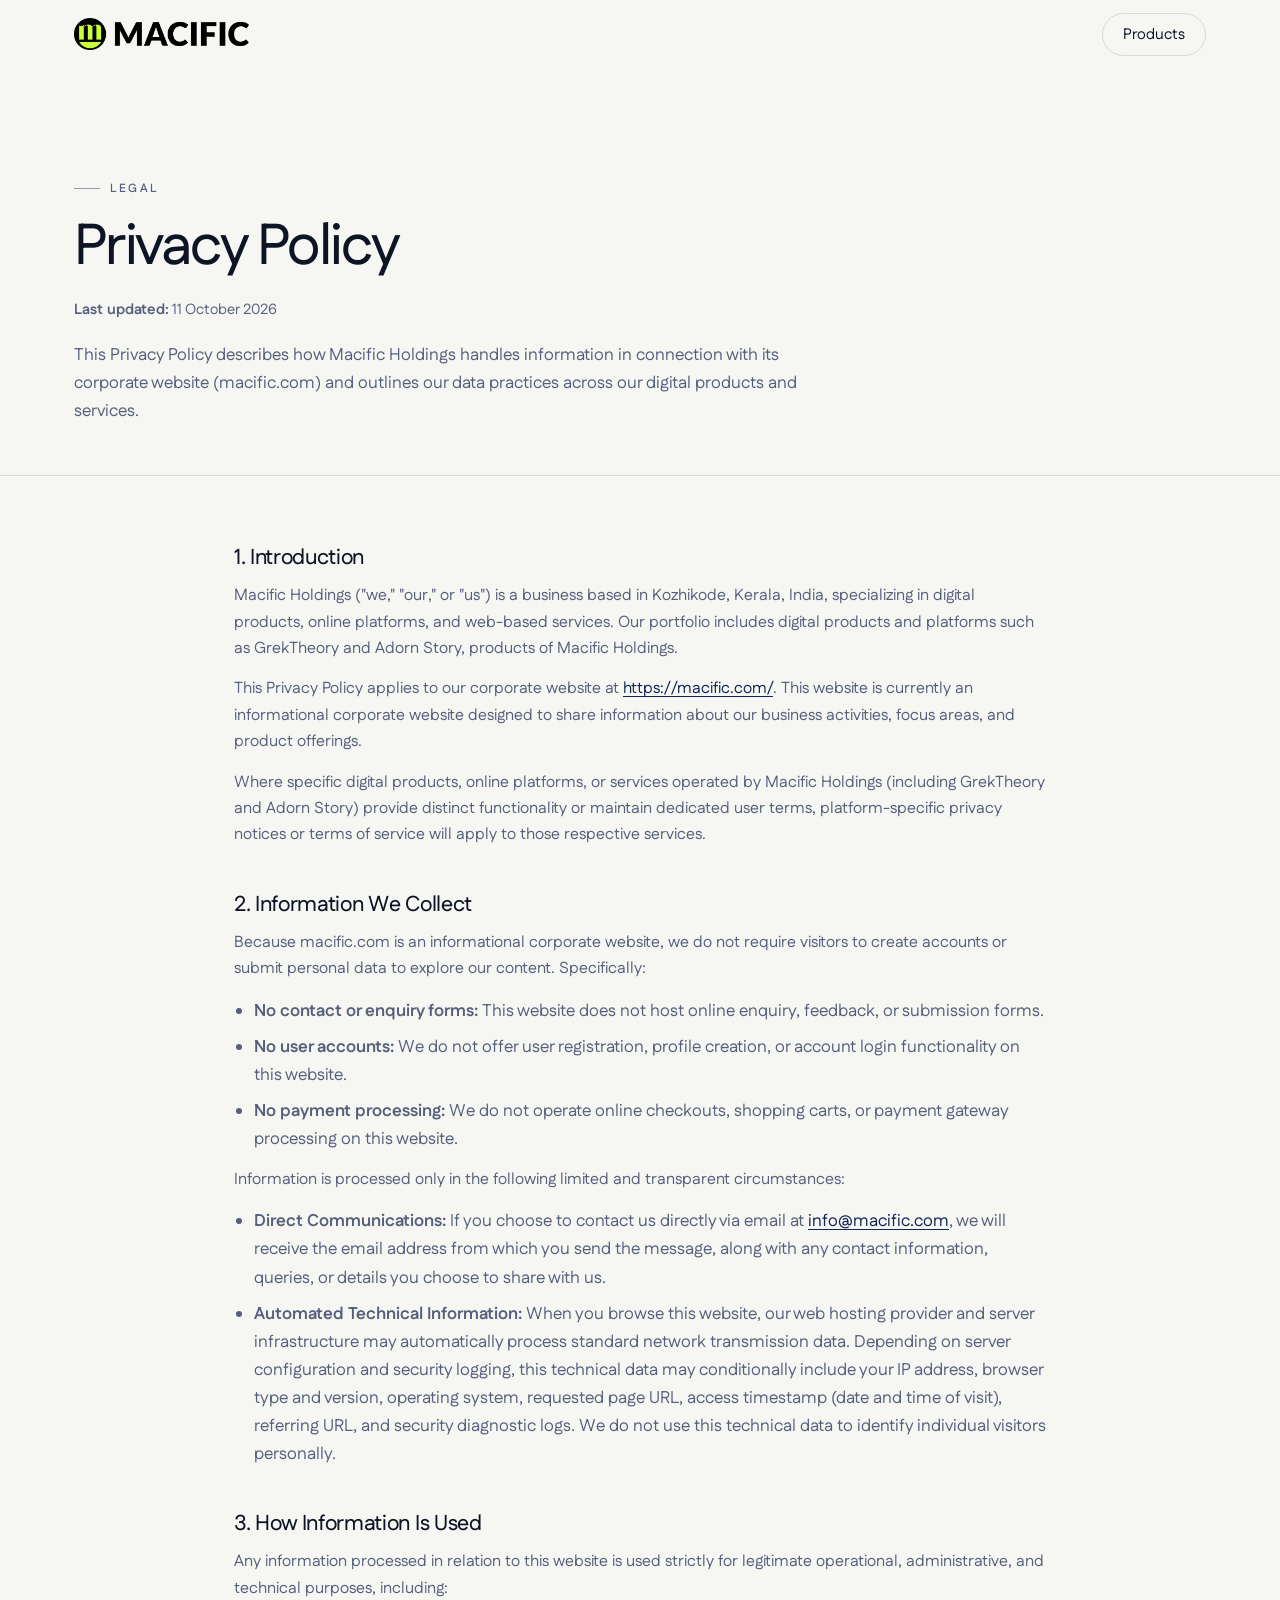
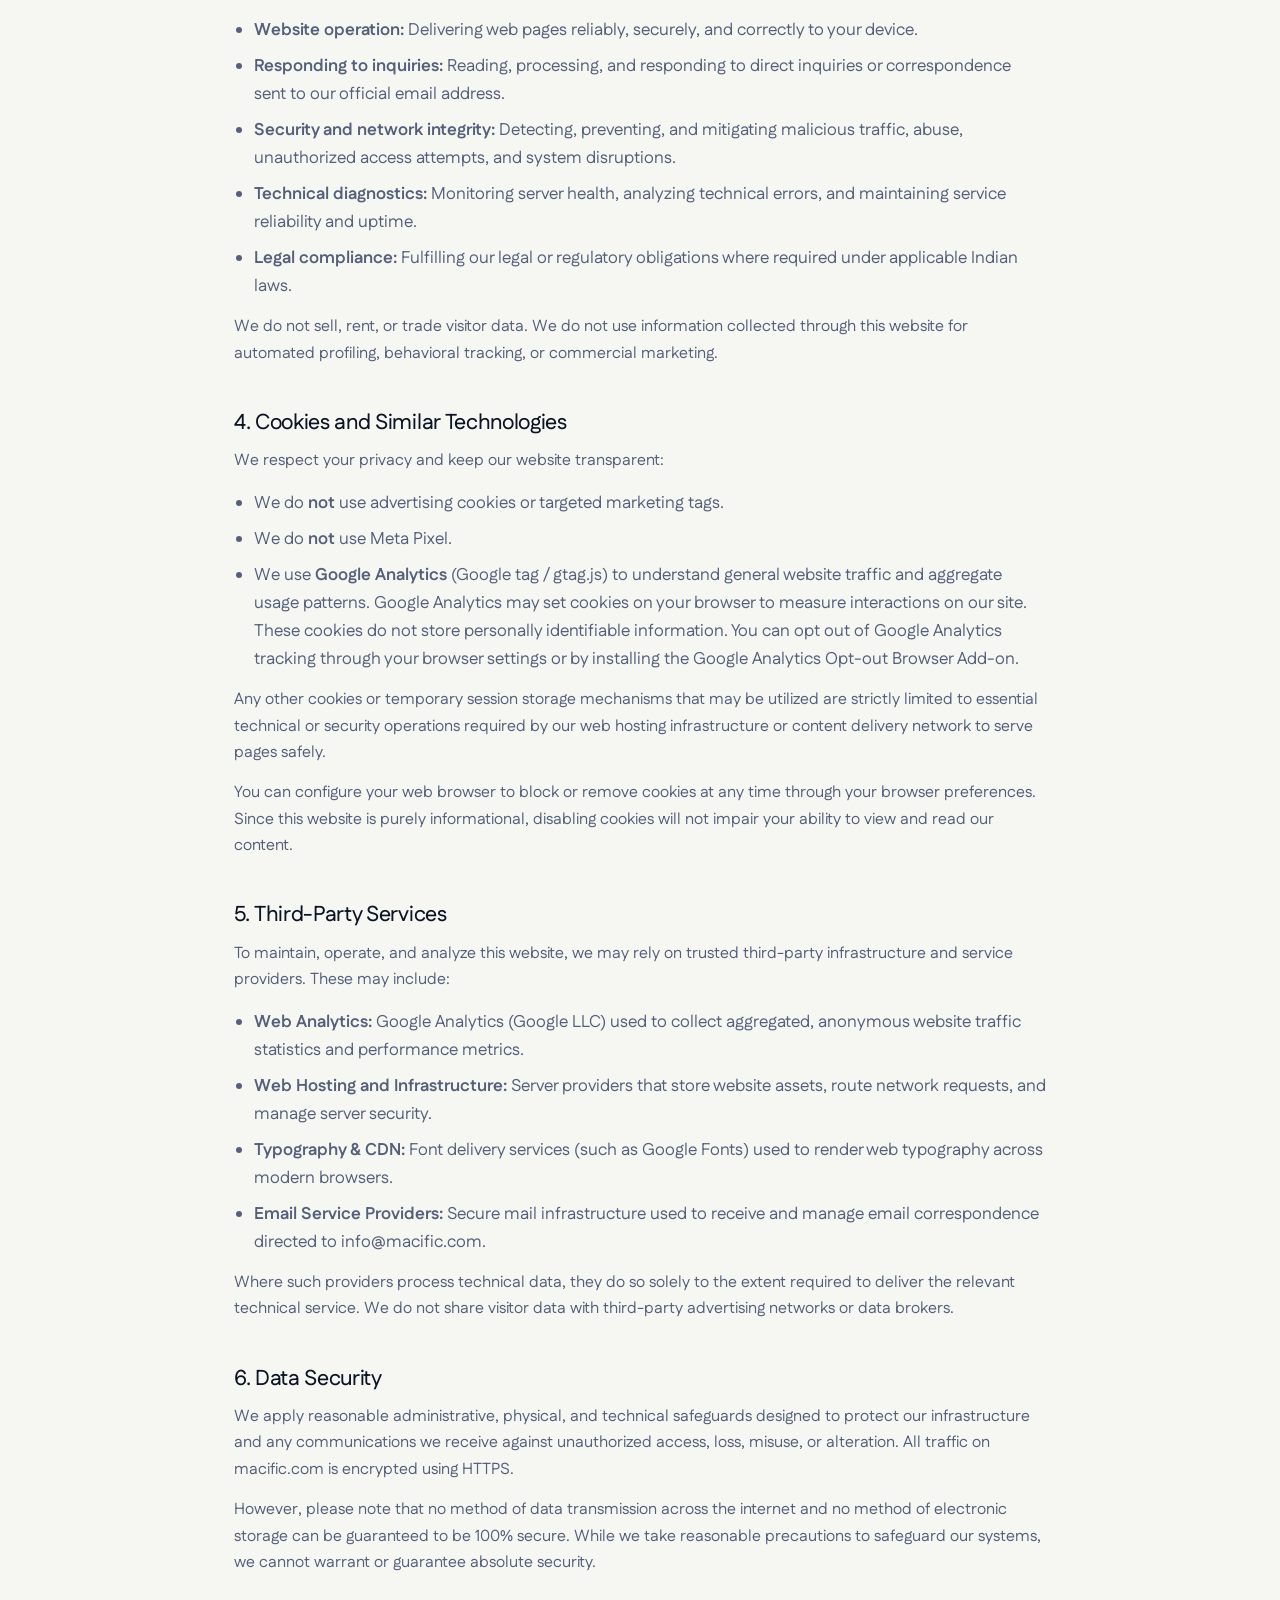
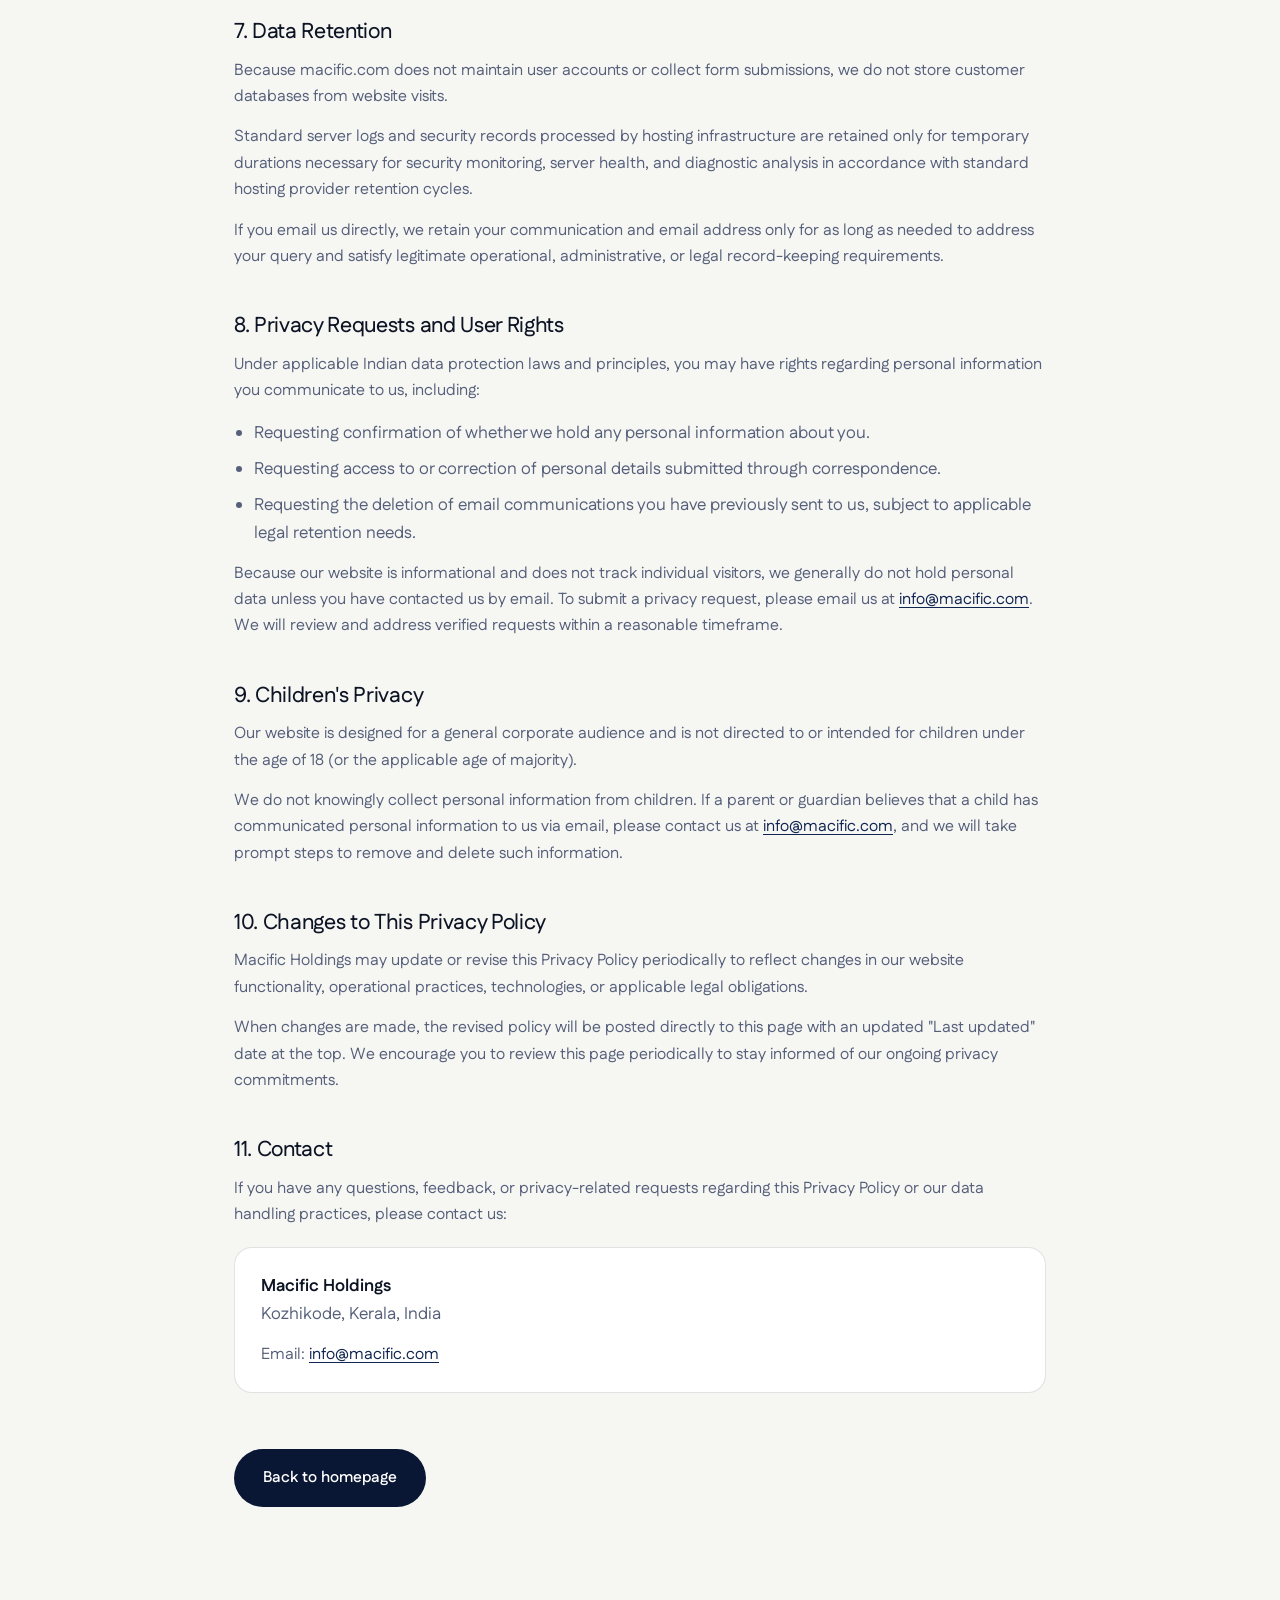
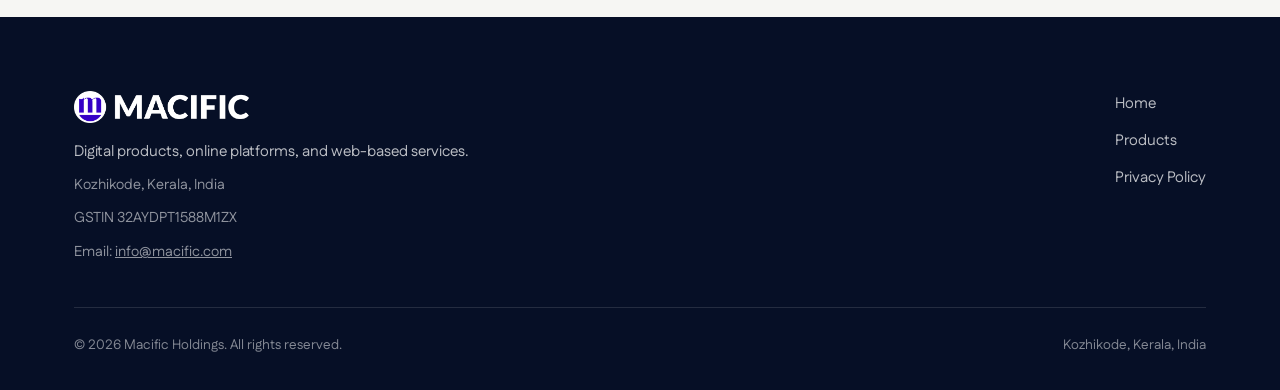
==== commit a266a083: "Added adorn story" ====
--- a/privacy-policy.html
+++ b/privacy-policy.html
@@ -95,7 +95,7 @@
           <p>
             Macific Holdings ("we," "our," or "us") is a business based in Kozhikode, Kerala, India,
             specializing in digital products, online platforms, and web-based services. Our portfolio
-            includes digital products and platforms such as GrekTheory, a product of Macific Holdings.
+            includes digital products and platforms such as GrekTheory and Adorn Story, products of Macific Holdings.
           </p>
           <p>
             This Privacy Policy applies to our corporate website at
@@ -105,7 +105,7 @@
           </p>
           <p>
             Where specific digital products, online platforms, or services operated by Macific
-            Holdings (including GrekTheory) provide distinct functionality or maintain dedicated
+            Holdings (including GrekTheory and Adorn Story) provide distinct functionality or maintain dedicated
             user terms, platform-specific privacy notices or terms of service will apply to those
             respective services.
           </p>
